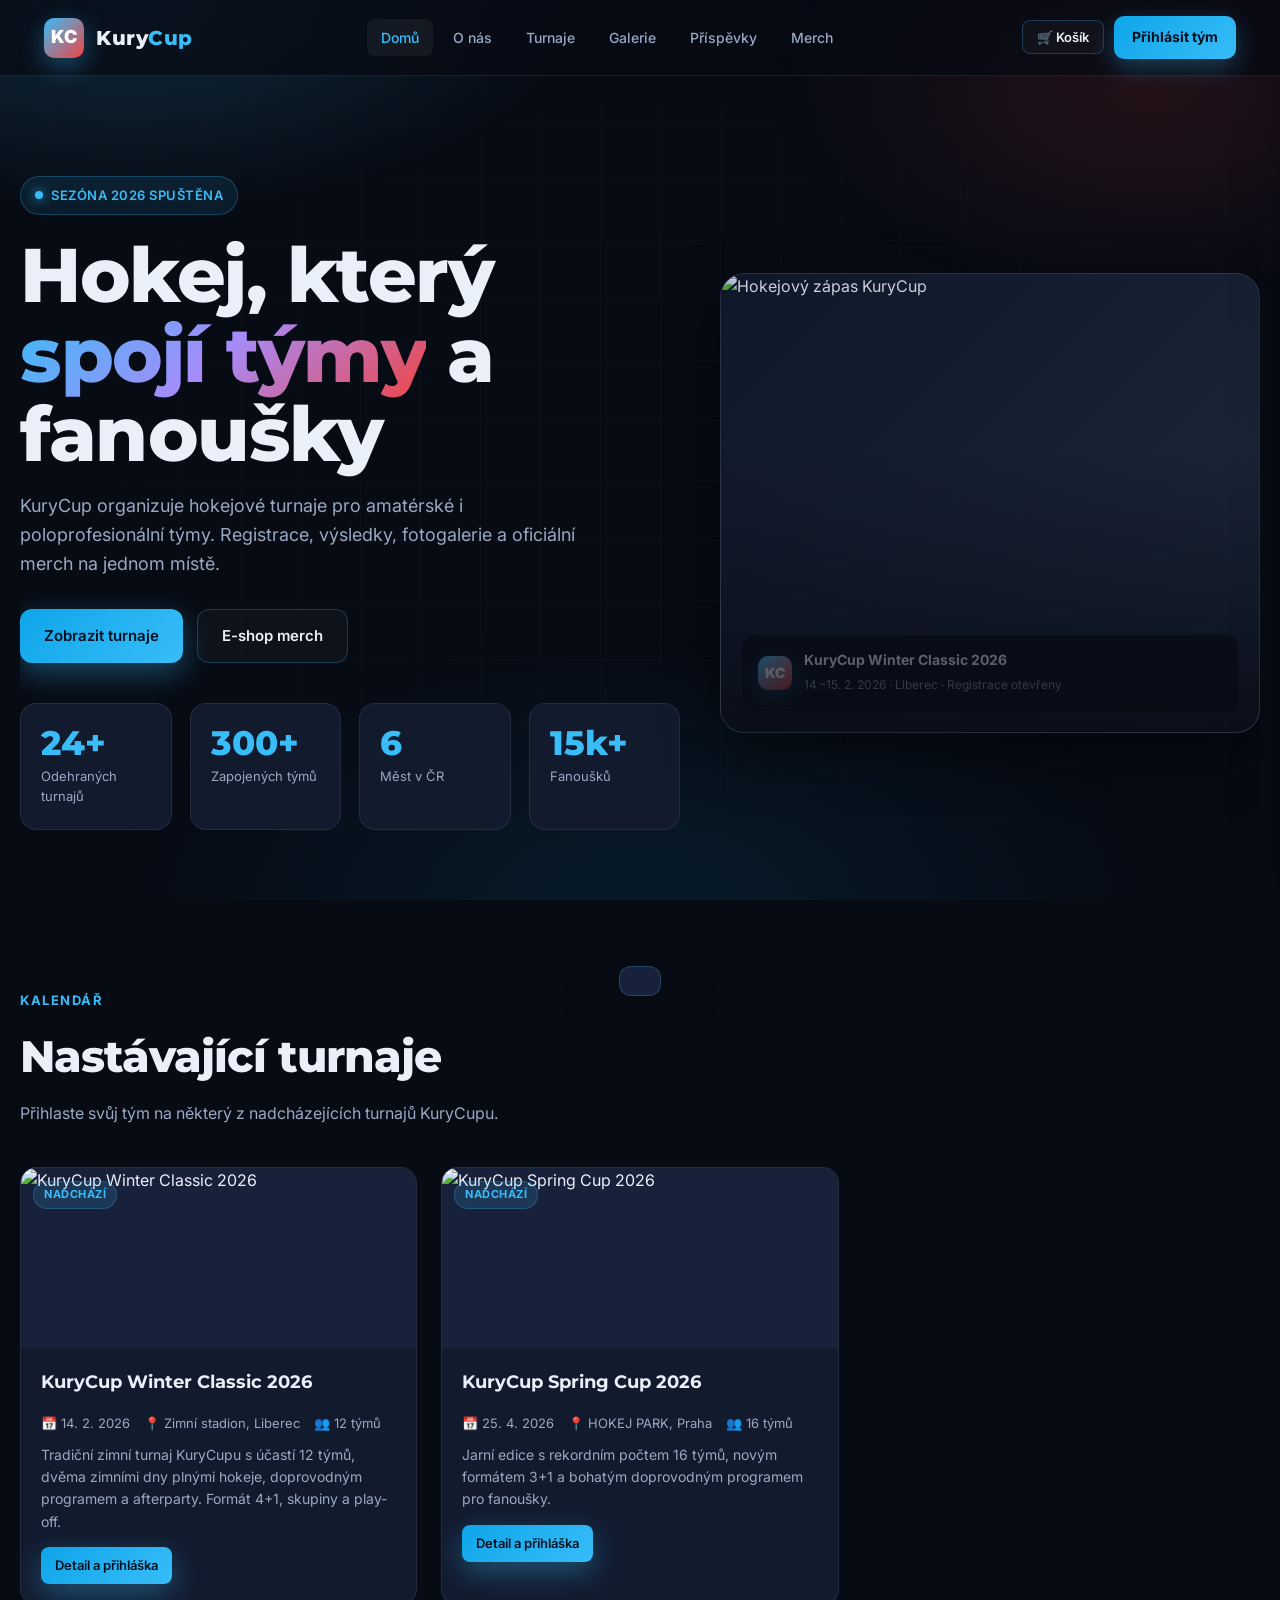
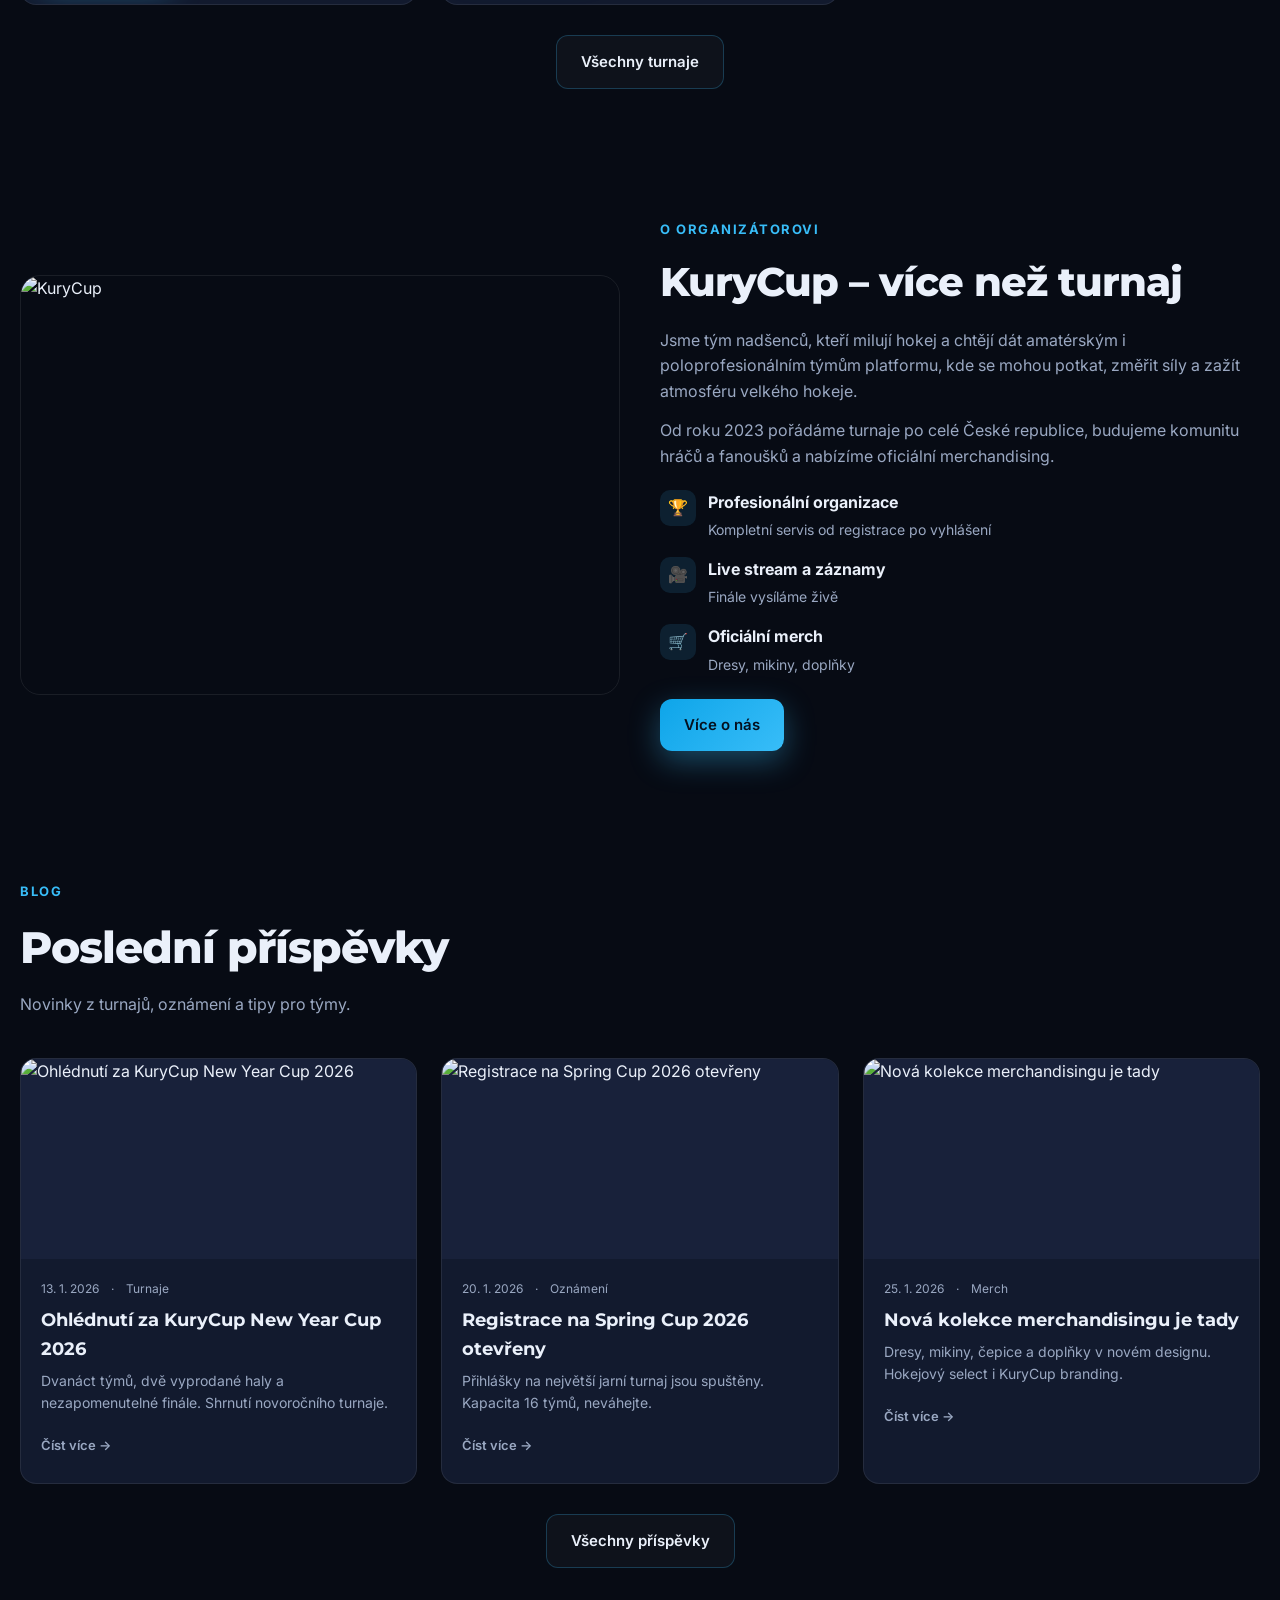
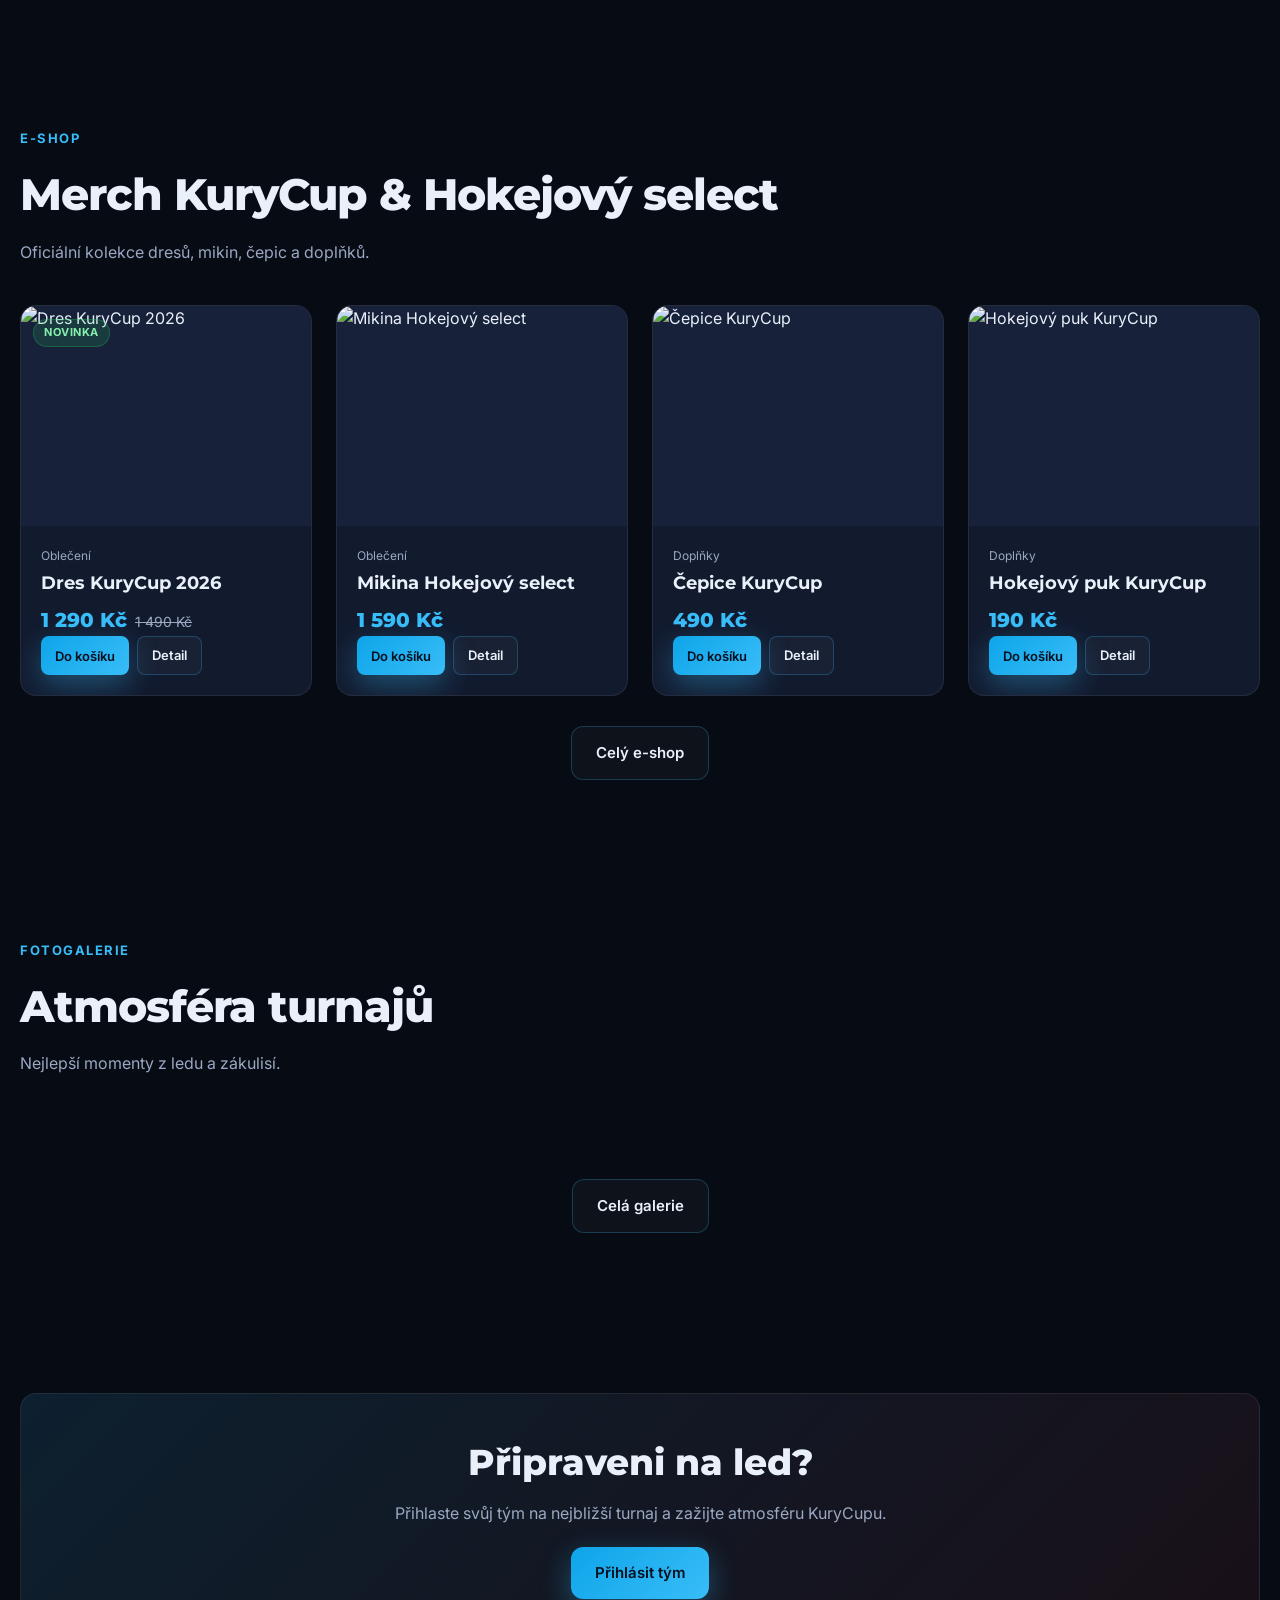
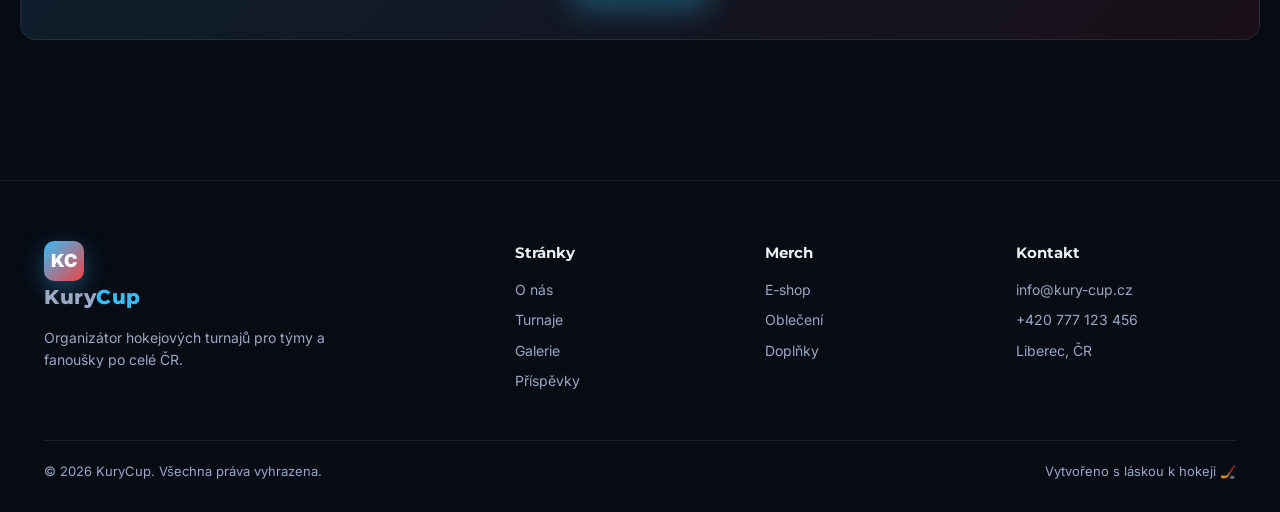
==== index.html @ 6203ec34 "Add files via upload" ====
<!DOCTYPE html>
<html lang="cs">
<head>
<meta charset="UTF-8">
<meta name="viewport" content="width=device-width, initial-scale=1.0">
<title>KuryCup – Hokejové turnaje a merch</title>
<meta name="description" content="KuryCup organizuje hokejové turnaje pro amatérské i poloprofesionální týmy. Přihlášky, výsledky, fotogalerie a merch.">
<link rel="preconnect" href="https://fonts.googleapis.com">
<link rel="preconnect" href="https://fonts.gstatic.com" crossorigin>
<link href="https://fonts.googleapis.com/css2?family=Inter:wght@300;400;500;600;700&family=Montserrat:wght@600;700;800;900&display=swap" rel="stylesheet">
<link rel="stylesheet" href="css/styles.css">
<script src="js/data.js"></script>
</head>
<body>
<div class="bg-glow"></div>
<div class="grid-overlay"></div>

<nav class="nav">
  <div class="nav-inner">
    <a href="index.html" class="logo">
      <div class="logo-mark">KC</div>
      <div class="logo-text">Kury<span>Cup</span></div>
    </a>
    <ul class="nav-links">
      <li><a href="index.html">Domů</a></li>
      <li><a href="o-nas.html">O nás</a></li>
      <li><a href="turnaje.html">Turnaje</a></li>
      <li><a href="galerie.html">Galerie</a></li>
      <li><a href="prispevky.html">Příspěvky</a></li>
      <li><a href="merch.html">Merch</a></li>
    </ul>
    <div style="display:flex;align-items:center;gap:10px">
      <button data-cart-open class="btn btn-outline btn-sm" style="position:relative">
        🛒 Košík <span data-cart-count style="display:none;background:var(--accent);color:#fff;border-radius:999px;padding:1px 7px;font-size:11px;margin-left:4px"></span>
      </button>
      <a href="turnaje.html" class="nav-cta">Přihlásit tým</a>
    </div>
    <button class="hamburger" aria-label="Menu"><span></span><span></span><span></span></button>
  </div>
</nav>
<div class="mobile-menu">
  <a href="index.html">Domů</a>
  <a href="o-nas.html">O nás</a>
  <a href="turnaje.html">Turnaje</a>
  <a href="galerie.html">Galerie</a>
  <a href="prispevky.html">Příspěvky</a>
  <a href="merch.html">Merch</a>
</div>

<!-- HERO -->
<section class="hero container">
  <div class="hero-grid">
    <div>
      <div class="hero-eyebrow"><span class="dot"></span> Sezóna 2026 spuštěna</div>
      <h1>Hokej, který <span class="grad">spojí týmy</span> a fanoušky</h1>
      <p>KuryCup organizuje hokejové turnaje pro amatérské i poloprofesionální týmy. Registrace, výsledky, fotogalerie a oficiální merch na jednom místě.</p>
      <div class="hero-actions">
        <a href="turnaje.html" class="btn btn-primary">Zobrazit turnaje</a>
        <a href="merch.html" class="btn btn-outline">E-shop merch</a>
      </div>
      <div class="stats">
        <div class="stat reveal"><div class="stat-num">24+</div><div class="stat-label">Odehraných turnajů</div></div>
        <div class="stat reveal"><div class="stat-num">300+</div><div class="stat-label">Zapojených týmů</div></div>
        <div class="stat reveal"><div class="stat-num">6</div><div class="stat-label">Měst v ČR</div></div>
        <div class="stat reveal"><div class="stat-num">15k+</div><div class="stat-label">Fanoušků</div></div>
      </div>
    </div>
    <div class="hero-visual">
      <img src="https://images.unsplash.com/photo-1515703407324-5f753afd8be8?auto=format&fit=crop&w=900&q=80" alt="Hokejový zápas KuryCup">
      <div class="hero-badge">
        <div class="logo-mark" style="width:34px;height:34px;font-size:14px">KC</div>
        <div>
          <strong>KuryCup Winter Classic 2026</strong>
          <span>14.–15. 2. 2026 · Liberec · Registrace otevřeny</span>
        </div>
      </div>
    </div>
  </div>
</section>

<!-- UPCOMING -->
<section class="section container">
  <div class="section-title reveal">
    <div class="eyebrow">Kalendář</div>
    <h2>Nastávající turnaje</h2>
    <p>Přihlaste svůj tým na některý z nadcházejících turnajů KuryCupu.</p>
  </div>
  <div id="upcomingGrid" class="grid grid-3"></div>
  <div style="text-align:center;margin-top:30px">
    <a href="turnaje.html" class="btn btn-outline">Všechny turnaje</a>
  </div>
</section>

<!-- ABOUT STRIP -->
<section class="section-sm container">
  <div class="about-grid">
    <div class="about-img reveal">
      <img src="https://images.unsplash.com/photo-1547347298-4074fc3086f0?auto=format&fit=crop&w=900&q=80" alt="KuryCup">
    </div>
    <div class="reveal">
      <div class="eyebrow">O organizátorovi</div>
      <h2 style="font-family:'Montserrat',sans-serif;font-size:clamp(26px,3.5vw,40px);font-weight:800;letter-spacing:-1px;margin-bottom:14px">KuryCup – více než turnaj</h2>
      <p style="color:var(--muted);margin-bottom:14px">Jsme tým nadšenců, kteří milují hokej a chtějí dát amatérským i poloprofesionálním týmům platformu, kde se mohou potkat, změřit síly a zažít atmosféru velkého hokeje.</p>
      <p style="color:var(--muted);margin-bottom:18px">Od roku 2023 pořádáme turnaje po celé České republice, budujeme komunitu hráčů a fanoušků a nabízíme oficiální merchandising.</p>
      <ul class="feature-list">
        <li><div class="icon">🏆</div><div><strong>Profesionální organizace</strong><span style="color:var(--muted);font-size:14px">Kompletní servis od registrace po vyhlášení</span></div></li>
        <li><div class="icon">🎥</div><div><strong>Live stream a záznamy</strong><span style="color:var(--muted);font-size:14px">Finále vysíláme živě</span></div></li>
        <li><div class="icon">🛒</div><div><strong>Oficiální merch</strong><span style="color:var(--muted);font-size:14px">Dresy, mikiny, doplňky</span></div></li>
      </ul>
      <a href="o-nas.html" class="btn btn-primary" style="margin-top:22px">Více o nás</a>
    </div>
  </div>
</section>

<!-- POSTS -->
<section class="section container">
  <div class="section-title reveal">
    <div class="eyebrow">Blog</div>
    <h2>Poslední příspěvky</h2>
    <p>Novinky z turnajů, oznámení a tipy pro týmy.</p>
  </div>
  <div id="postsGrid" class="grid grid-3"></div>
  <div style="text-align:center;margin-top:30px">
    <a href="prispevky.html" class="btn btn-outline">Všechny příspěvky</a>
  </div>
</section>

<!-- MERCH -->
<section class="section container">
  <div class="section-title reveal">
    <div class="eyebrow">E-shop</div>
    <h2>Merch KuryCup & Hokejový select</h2>
    <p>Oficiální kolekce dresů, mikin, čepic a doplňků.</p>
  </div>
  <div id="merchGrid" class="grid grid-4"></div>
  <div style="text-align:center;margin-top:30px">
    <a href="merch.html" class="btn btn-outline">Celý e-shop</a>
  </div>
</section>

<!-- GALLERY -->
<section class="section container">
  <div class="section-title reveal">
    <div class="eyebrow">Fotogalerie</div>
    <h2>Atmosféra turnajů</h2>
    <p>Nejlepší momenty z ledu a zákulisí.</p>
  </div>
  <div class="gallery reveal" id="homeGallery"></div>
  <div style="text-align:center;margin-top:30px">
    <a href="galerie.html" class="btn btn-outline">Celá galerie</a>
  </div>
</section>

<!-- CTA -->
<section class="section container">
  <div class="card reveal" style="padding:40px;text-align:center;background:linear-gradient(135deg,rgba(56,189,248,.12),rgba(239,68,68,.08))">
    <h2 style="font-family:'Montserrat',sans-serif;font-size:clamp(24px,3vw,36px);font-weight:800;margin-bottom:10px">Připraveni na led?</h2>
    <p style="color:var(--muted);max-width:560px;margin:0 auto 20px">Přihlaste svůj tým na nejbližší turnaj a zažijte atmosféru KuryCupu.</p>
    <a href="turnaje.html" class="btn btn-primary">Přihlásit tým</a>
  </div>
</section>

<footer class="footer">
  <div class="container">
    <div class="footer-grid">
      <div>
        <a href="index.html" class="logo" style="margin-bottom:14px"><div class="logo-mark">KC</div><div class="logo-text">Kury<span>Cup</span></div></a>
        <p style="color:var(--muted);font-size:14px;max-width:320px">Organizátor hokejových turnajů pro týmy a fanoušky po celé ČR.</p>
      </div>
      <div>
        <h4>Stránky</h4>
        <a href="o-nas.html">O nás</a>
        <a href="turnaje.html">Turnaje</a>
        <a href="galerie.html">Galerie</a>
        <a href="prispevky.html">Příspěvky</a>
      </div>
      <div>
        <h4>Merch</h4>
        <a href="merch.html">E-shop</a>
        <a href="merch.html?cat=Oblečení">Oblečení</a>
        <a href="merch.html?cat=Doplňky">Doplňky</a>
      </div>
      <div>
        <h4>Kontakt</h4>
        <a href="mailto:info@kury-cup.cz">info@kury-cup.cz</a>
        <a href="#">+420 777 123 456</a>
        <a href="#">Liberec, ČR</a>
      </div>
    </div>
    <div class="footer-bottom">
      <span>© 2026 KuryCup. Všechna práva vyhrazena.</span>
      <span>Vytvořeno s láskou k hokeji 🏒</span>
    </div>
  </div>
</footer>

<div class="cart-overlay"></div>
<div class="cart-drawer">
  <div class="cart-head"><h3>Košík</h3><button data-cart-close>×</button></div>
  <div class="cart-items"></div>
  <div class="cart-foot">
    <div class="cart-total"><span>Celkem</span><span>0 Kč</span></div>
    <button class="btn btn-primary" style="width:100%" onclick="toast('Objednávka odeslána (demo)')">Pokračovat k pokladně</button>
  </div>
</div>
<div class="toast"></div>

<script>
  // render upcoming
  (function(){
    const upcoming = window.KC.tournaments.filter(t=>t.status==='upcoming').slice(0,3);
    const el = document.getElementById('upcomingGrid');
    el.innerHTML = upcoming.map(t=>`
      <div class="card tourn-card reveal">
        <div class="card-img"><img src="${t.img}" alt="${t.title}"><div style="position:absolute;top:12px;left:12px"><span class="badge badge-upcoming">Nadchází</span></div></div>
        <div class="card-body">
          <h3 class="card-title">${t.title}</h3>
          <div class="tourn-meta">
            <span>📅 ${t.dateLabel}</span>
            <span>📍 ${t.place}</span>
            <span>👥 ${t.teams} týmů</span>
          </div>
          <p class="card-text">${t.desc}</p>
          <a href="turnaj.html?id=${t.id}" class="btn btn-primary btn-sm" style="margin-top:14px">Detail a přihláška</a>
        </div>
      </div>
    `).join('');
  })();
  // render posts
  (function(){
    const posts = window.KC.posts.slice(0,3);
    const el = document.getElementById('postsGrid');
    el.innerHTML = posts.map(p=>`
      <div class="card post-card reveal">
        <div class="card-img"><img src="${p.img}" alt="${p.title}"></div>
        <div class="card-body">
          <div class="post-meta"><span>${p.dateLabel}</span><span>·</span><span>${p.category}</span></div>
          <h3 class="card-title">${p.title}</h3>
          <p class="card-text">${p.excerpt}</p>
          <a href="prispevek.html?id=${p.id}" class="btn btn-ghost btn-sm" style="margin-top:12px;padding-left:0">Číst více →</a>
        </div>
      </div>
    `).join('');
  })();
  // render gallery
  (function(){
    const el = document.getElementById('homeGallery');
    if(el) el.innerHTML = window.KC.gallery.slice(0,6).map(u=>`<div class="gallery-item" onclick="openLightbox('${u}')"><img src="${u}" alt=""><div class="overlay">Zvětšit</div></div>`).join('');
  })();
  // render merch
  (function(){
    const prods = window.KC.products.slice(0,4);
    const el = document.getElementById('merchGrid');
    el.innerHTML = prods.map(p=>`
      <div class="card product-card reveal">
        <div class="card-img"><img src="${p.img}" alt="${p.name}">${p.badge?'<div style="position:absolute;top:12px;left:12px"><span class="badge badge-new">Novinka</span></div>':''}</div>
        <div class="card-body" style="display:flex;flex-direction:column">
          <div style="color:var(--muted);font-size:12px;margin-bottom:4px">${p.cat}</div>
          <h3 class="card-title">${p.name}</h3>
          <div><span class="price">${p.price.toLocaleString('cs-CZ')} Kč</span>${p.oldPrice?`<span class="price-old">${p.oldPrice.toLocaleString('cs-CZ')} Kč</span>`:''}</div>
          <div class="product-actions">
            <button class="btn btn-primary btn-sm" onclick='addToCart(window.KC.products.find(x=>x.id==="${p.id}"))'>Do košíku</button>
            <a href="produkt.html?id=${p.id}" class="btn btn-outline btn-sm">Detail</a>
          </div>
        </div>
      </div>
    `).join('');
  })();
</script>
<script src="js/main.js"></script>
</body>
</html>
---- css/styles.css ----
/* KuryCup - modern hockey web */
:root{
  --bg:#070b14;
  --bg-2:#0d1322;
  --card:#121a2e;
  --card-2:#18213a;
  --text:#eaf0fa;
  --muted:#9aa8c2;
  --primary:#38bdf8;
  --primary-2:#0ea5e9;
  --accent:#ef4444;
  --gold:#f59e0b;
  --green:#22c55e;
  --border:rgba(255,255,255,.08);
  --border-2:rgba(56,189,248,.25);
  --shadow:0 20px 60px rgba(0,0,0,.45);
  --radius:16px;
  --radius-sm:10px;
  --max:1240px;
  --nav-h:76px;
}
*{box-sizing:border-box;margin:0;padding:0}
html{scroll-behavior:smooth}
body{
  font-family:'Inter',system-ui,-apple-system,Segoe UI,Roboto,Arial,sans-serif;
  background:var(--bg);
  color:var(--text);
  line-height:1.6;
  -webkit-font-smoothing:antialiased;
  overflow-x:hidden;
}
a{color:inherit;text-decoration:none}
img{max-width:100%;display:block}
button{font-family:inherit;cursor:pointer;border:none;background:none;color:inherit}
input,textarea,select{font-family:inherit}

/* background effects */
.bg-glow{
  position:fixed;inset:0;pointer-events:none;z-index:0;
  background:
    radial-gradient(60% 40% at 10% 0%, rgba(56,189,248,.18), transparent 60%),
    radial-gradient(50% 40% at 90% 10%, rgba(239,68,68,.12), transparent 60%),
    radial-gradient(70% 50% at 50% 100%, rgba(14,165,233,.10), transparent 60%);
}
.grid-overlay{
  position:fixed;inset:0;pointer-events:none;z-index:0;opacity:.04;
  background-image:linear-gradient(rgba(255,255,255,.6) 1px,transparent 1px),linear-gradient(90deg,rgba(255,255,255,.6) 1px,transparent 1px);
  background-size:60px 60px;
  mask-image:radial-gradient(ellipse at center,black 30%,transparent 75%);
}

/* nav */
.nav{
  position:sticky;top:0;z-index:50;
  height:var(--nav-h);
  backdrop-filter:blur(14px);
  background:rgba(7,11,20,.72);
  border-bottom:1px solid var(--border);
}
.nav-inner{
  max-width:var(--max);margin:0 auto;padding:0 24px;height:100%;
  display:flex;align-items:center;justify-content:space-between;gap:20px;
}
.logo{display:flex;align-items:center;gap:12px;font-weight:800;letter-spacing:.5px}
.logo-mark{
  width:40px;height:40px;border-radius:10px;
  background:linear-gradient(135deg,var(--primary),var(--accent));
  display:grid;place-items:center;font-weight:900;color:#fff;font-size:18px;
  box-shadow:0 8px 24px rgba(56,189,248,.35);
}
.logo-text{font-family:'Montserrat',sans-serif;font-size:20px}
.logo-text span{color:var(--primary)}
.nav-links{display:flex;align-items:center;gap:6px;list-style:none}
.nav-links a{
  padding:10px 14px;border-radius:8px;font-size:14px;font-weight:500;
  color:var(--muted);transition:.2s;
}
.nav-links a:hover,.nav-links a.active{color:var(--text);background:rgba(255,255,255,.05)}
.nav-links a.active{color:var(--primary)}
.nav-cta{
  padding:10px 18px;border-radius:10px;background:linear-gradient(135deg,var(--primary-2),var(--primary));
  color:#04101f;font-weight:700;font-size:14px;box-shadow:0 8px 24px rgba(56,189,248,.3);
  transition:.2s;
}
.nav-cta:hover{transform:translateY(-1px);box-shadow:0 12px 30px rgba(56,189,248,.45)}
.hamburger{display:none;flex-direction:column;gap:5px;padding:8px}
.hamburger span{width:24px;height:2px;background:var(--text);border-radius:2px;transition:.3s}
.hamburger.open span:nth-child(1){transform:rotate(45deg) translate(5px,5px)}
.hamburger.open span:nth-child(2){opacity:0}
.hamburger.open span:nth-child(3){transform:rotate(-45deg) translate(5px,-5px)}

.mobile-menu{
  display:none;position:fixed;top:var(--nav-h);left:0;right:0;bottom:0;
  background:rgba(7,11,20,.96);backdrop-filter:blur(20px);z-index:49;
  padding:24px;flex-direction:column;gap:8px;
}
.mobile-menu.open{display:flex}
.mobile-menu a{padding:14px 18px;border-radius:10px;font-size:16px;font-weight:500;color:var(--muted)}
.mobile-menu a:hover,.mobile-menu a.active{color:var(--text);background:rgba(255,255,255,.05)}

/* container */
.container{max-width:var(--max);margin:0 auto;padding:0 24px;position:relative;z-index:1}
.section{padding:80px 0}
.section-sm{padding:50px 0}

/* hero */
.hero{
  position:relative;padding:100px 0 80px;overflow:hidden;
}
.hero-grid{display:grid;grid-template-columns:1.1fr .9fr;gap:40px;align-items:center}
.hero-eyebrow{
  display:inline-flex;align-items:center;gap:8px;padding:8px 14px;border-radius:999px;
  background:rgba(56,189,248,.1);border:1px solid var(--border-2);
  color:var(--primary);font-size:13px;font-weight:600;letter-spacing:.5px;text-transform:uppercase;
}
.hero-eyebrow .dot{width:8px;height:8px;border-radius:50%;background:var(--primary);box-shadow:0 0 12px var(--primary);animation:pulse 1.6s infinite}
@keyframes pulse{0%,100%{opacity:1;transform:scale(1)}50%{opacity:.5;transform:scale(1.3)}}
.hero h1{
  font-family:'Montserrat',sans-serif;font-size:clamp(40px,6vw,76px);line-height:1.05;
  margin:20px 0 18px;font-weight:800;letter-spacing:-1.5px;
}
.hero h1 .grad{
  background:linear-gradient(135deg,var(--primary),#a78bfa,var(--accent));
  -webkit-background-clip:text;background-clip:text;color:transparent;
}
.hero p{color:var(--muted);font-size:18px;max-width:560px;margin-bottom:30px}
.hero-actions{display:flex;gap:14px;flex-wrap:wrap}
.btn{
  display:inline-flex;align-items:center;gap:8px;padding:14px 24px;border-radius:12px;
  font-weight:600;font-size:15px;transition:.25s;cursor:pointer;
}
.btn-primary{background:linear-gradient(135deg,var(--primary-2),var(--primary));color:#04101f;box-shadow:0 10px 30px rgba(56,189,248,.35)}
.btn-primary:hover{transform:translateY(-2px);box-shadow:0 16px 40px rgba(56,189,248,.5)}
.btn-outline{border:1px solid var(--border-2);color:var(--text);background:rgba(255,255,255,.03)}
.btn-outline:hover{background:rgba(56,189,248,.08);border-color:var(--primary)}
.btn-ghost{color:var(--muted)}
.btn-ghost:hover{color:var(--primary)}
.btn-sm{padding:8px 14px;font-size:13px;border-radius:8px}
.btn-danger{background:var(--accent);color:#fff}

.hero-visual{
  position:relative;height:460px;border-radius:24px;overflow:hidden;
  background:linear-gradient(135deg,#0f172a,#1e293b);
  border:1px solid var(--border);
  box-shadow:var(--shadow);
}
.hero-visual img{width:100%;height:100%;object-fit:cover;opacity:.85}
.hero-visual::after{
  content:'';position:absolute;inset:0;
  background:linear-gradient(180deg,transparent 40%,rgba(7,11,20,.85));
}
.hero-badge{
  position:absolute;bottom:20px;left:20px;right:20px;
  background:rgba(7,11,20,.7);backdrop-filter:blur(10px);border:1px solid var(--border);
  border-radius:14px;padding:14px 16px;display:flex;align-items:center;gap:12px;
}
.hero-badge strong{font-size:14px;display:block}
.hero-badge span{font-size:12px;color:var(--muted)}

/* stats */
.stats{display:grid;grid-template-columns:repeat(4,1fr);gap:18px;margin-top:40px}
.stat{
  background:var(--card);border:1px solid var(--border);border-radius:var(--radius);
  padding:22px 20px;transition:.25s;
}
.stat:hover{border-color:var(--border-2);transform:translateY(-3px)}
.stat-num{font-family:'Montserrat',sans-serif;font-size:34px;font-weight:800;color:var(--primary);line-height:1}
.stat-label{color:var(--muted);font-size:13px;margin-top:6px}

/* sections */
.section-title{margin-bottom:40px}
.eyebrow{
  color:var(--primary);font-size:13px;font-weight:700;letter-spacing:1.5px;text-transform:uppercase;margin-bottom:10px;
}
.section-title h2{
  font-family:'Montserrat',sans-serif;font-size:clamp(28px,4vw,44px);font-weight:800;letter-spacing:-1px;
  margin-bottom:10px;
}
.section-title p{color:var(--muted);max-width:620px;font-size:16px}

/* cards */
.card{
  background:var(--card);border:1px solid var(--border);border-radius:var(--radius);
  overflow:hidden;transition:.25s;position:relative;
}
.card:hover{border-color:var(--border-2);transform:translateY(-4px);box-shadow:var(--shadow)}
.card-img{position:relative;height:200px;overflow:hidden;background:var(--card-2)}
.card-img img{width:100%;height:100%;object-fit:cover;transition:.4s}
.card:hover .card-img img{transform:scale(1.06)}
.card-body{padding:20px}
.card-title{font-family:'Montserrat',sans-serif;font-size:18px;font-weight:700;margin-bottom:6px}
.card-text{color:var(--muted);font-size:14px}
.badge{
  display:inline-flex;align-items:center;gap:6px;padding:4px 10px;border-radius:999px;
  font-size:11px;font-weight:700;letter-spacing:.5px;text-transform:uppercase;
}
.badge-upcoming{background:rgba(56,189,248,.15);color:var(--primary);border:1px solid var(--border-2)}
.badge-past{background:rgba(148,163,184,.12);color:var(--muted);border:1px solid var(--border)}
.badge-live{background:rgba(239,68,68,.15);color:#fca5a5;border:1px solid rgba(239,68,68,.3)}
.badge-new{background:rgba(34,197,94,.15);color:#86efac;border:1px solid rgba(34,197,94,.3)}

/* tabs */
.tabs{display:flex;gap:8px;margin-bottom:28px;flex-wrap:wrap}
.tab{
  padding:10px 18px;border-radius:10px;font-weight:600;font-size:14px;
  background:var(--card);border:1px solid var(--border);color:var(--muted);cursor:pointer;transition:.2s;
}
.tab.active{background:var(--primary);color:#04101f;border-color:var(--primary)}
.tab:hover:not(.active){border-color:var(--border-2);color:var(--text)}

/* grid */
.grid{display:grid;gap:24px}
.grid-2{grid-template-columns:repeat(2,1fr)}
.grid-3{grid-template-columns:repeat(3,1fr)}
.grid-4{grid-template-columns:repeat(4,1fr)}
@media(max-width:900px){.grid-3,.grid-4{grid-template-columns:repeat(2,1fr)}}
@media(max-width:600px){.grid-2,.grid-3,.grid-4{grid-template-columns:1fr}}

/* tournament card */
.tourn-card{display:flex;flex-direction:column}
.tourn-card .card-img{height:180px}
.tourn-meta{display:flex;gap:14px;flex-wrap:wrap;color:var(--muted);font-size:13px;margin:10px 0}
.tourn-meta span{display:inline-flex;align-items:center;gap:6px}
.tourn-card .card-body{flex:1;display:flex;flex-direction:column}
.tourn-card .card-body .btn{margin-top:auto;align-self:flex-start}

/* gallery */
.gallery{columns:3 280px;column-gap:16px}
.gallery-item{break-inside:avoid;margin-bottom:16px;border-radius:14px;overflow:hidden;position:relative;cursor:pointer}
.gallery-item img{width:100%;transition:.4s}
.gallery-item:hover img{transform:scale(1.05)}
.gallery-item .overlay{
  position:absolute;inset:0;background:linear-gradient(180deg,transparent 50%,rgba(0,0,0,.7));
  opacity:0;transition:.3s;display:flex;align-items:flex-end;padding:14px;color:#fff;font-weight:600;font-size:14px;
}
.gallery-item:hover .overlay{opacity:1}

/* lightbox */
.lightbox{
  position:fixed;inset:0;background:rgba(0,0,0,.92);z-index:100;
  display:none;align-items:center;justify-content:center;padding:20px;
}
.lightbox.open{display:flex}
.lightbox img{max-width:90vw;max-height:85vh;border-radius:12px}
.lightbox .close{position:absolute;top:20px;right:24px;font-size:32px;color:#fff;cursor:pointer}

/* blog */
.post-card .card-img{height:200px}
.post-meta{display:flex;gap:12px;color:var(--muted);font-size:12px;margin-bottom:8px}
.post-body{line-height:1.7;color:var(--muted)}
.post-body h1,.post-body h2,.post-body h3{color:var(--text);font-family:'Montserrat',sans-serif;margin:20px 0 10px}
.post-body p{margin-bottom:14px}
.post-body ul{padding-left:20px;margin-bottom:14px}

/* merch */
.product-card .card-img{height:220px;background:var(--card-2)}
.price{font-family:'Montserrat',sans-serif;font-size:20px;font-weight:800;color:var(--primary);margin:8px 0}
.price-old{color:var(--muted);text-decoration:line-through;font-size:14px;margin-left:8px}
.product-actions{display:flex;gap:8px;margin-top:auto}

/* cart */
.cart-drawer{
  position:fixed;top:0;right:-420px;width:400px;max-width:90vw;height:100vh;
  background:var(--bg-2);border-left:1px solid var(--border);z-index:80;
  transition:.35s;box-shadow:var(--shadow);display:flex;flex-direction:column;
}
.cart-drawer.open{right:0}
.cart-head{padding:20px;border-bottom:1px solid var(--border);display:flex;justify-content:space-between;align-items:center}
.cart-items{flex:1;overflow:auto;padding:16px}
.cart-item{display:flex;gap:12px;padding:12px 0;border-bottom:1px solid var(--border)}
.cart-item img{width:64px;height:64px;border-radius:8px;object-fit:cover;background:var(--card)}
.cart-item-info{flex:1}
.cart-item-info h4{font-size:14px;margin-bottom:4px}
.cart-item-info .price{font-size:15px;margin:0}
.cart-foot{padding:20px;border-top:1px solid var(--border)}
.cart-total{display:flex;justify-content:space-between;font-size:18px;font-weight:700;margin-bottom:14px}
.cart-overlay{position:fixed;inset:0;background:rgba(0,0,0,.5);z-index:79;display:none}
.cart-overlay.open{display:block}

/* forms */
.form{display:grid;gap:16px}
.form-row{display:grid;grid-template-columns:1fr 1fr;gap:16px}
@media(max-width:600px){.form-row{grid-template-columns:1fr}}
.field label{display:block;font-size:13px;color:var(--muted);margin-bottom:6px;font-weight:500}
.field input,.field textarea,.field select{
  width:100%;padding:12px 14px;border-radius:10px;
  background:var(--card);border:1px solid var(--border);color:var(--text);font-size:14px;
  transition:.2s;
}
.field input:focus,.field textarea:focus,.field select:focus{outline:none;border-color:var(--primary);box-shadow:0 0 0 3px rgba(56,189,248,.15)}
.field textarea{min-height:110px;resize:vertical}

/* modal */
.modal{
  position:fixed;inset:0;background:rgba(0,0,0,.7);backdrop-filter:blur(6px);
  z-index:90;display:none;align-items:center;justify-content:center;padding:20px;
}
.modal.open{display:flex}
.modal-box{
  background:var(--bg-2);border:1px solid var(--border);border-radius:20px;
  max-width:560px;width:100%;max-height:90vh;overflow:auto;padding:28px;
  box-shadow:var(--shadow);
}
.modal-head{display:flex;justify-content:space-between;align-items:center;margin-bottom:18px}
.modal-head h3{font-family:'Montserrat',sans-serif;font-size:22px;font-weight:700}
.modal-close{font-size:24px;color:var(--muted);cursor:pointer}

/* toast */
.toast{
  position:fixed;bottom:24px;left:50%;transform:translateX(-50%) translateY(120px);
  background:var(--card-2);border:1px solid var(--border-2);border-radius:12px;
  padding:14px 20px;z-index:200;transition:.35s;box-shadow:var(--shadow);font-weight:500;
}
.toast.show{transform:translateX(-50%) translateY(0)}

/* footer */
.footer{padding:60px 0 30px;border-top:1px solid var(--border);margin-top:60px;position:relative;z-index:1}
.footer-grid{display:grid;grid-template-columns:2fr 1fr 1fr 1fr;gap:30px}
@media(max-width:900px){.footer-grid{grid-template-columns:1fr 1fr}}
@media(max-width:600px){.footer-grid{grid-template-columns:1fr}}
.footer h4{font-family:'Montserrat',sans-serif;margin-bottom:14px;font-size:15px}
.footer a{display:block;color:var(--muted);font-size:14px;margin-bottom:8px;transition:.2s}
.footer a:hover{color:var(--primary)}
.footer-bottom{margin-top:40px;padding-top:20px;border-top:1px solid var(--border);color:var(--muted);font-size:13px;display:flex;justify-content:space-between;flex-wrap:wrap;gap:10px}

/* about */
.about-grid{display:grid;grid-template-columns:1fr 1fr;gap:40px;align-items:center}
@media(max-width:900px){.about-grid{grid-template-columns:1fr}}
.about-img{border-radius:20px;overflow:hidden;border:1px solid var(--border);height:420px}
.about-img img{width:100%;height:100%;object-fit:cover}
.feature-list{list-style:none;display:grid;gap:14px;margin-top:20px}
.feature-list li{display:flex;gap:12px;align-items:flex-start}
.feature-list .icon{width:36px;height:36px;border-radius:10px;background:rgba(56,189,248,.12);color:var(--primary);display:grid;place-items:center;font-weight:700;flex-shrink:0}
.feature-list strong{display:block;margin-bottom:2px}

/* reveal */
.reveal{opacity:0;transform:translateY(24px);transition:.7s ease}
.reveal.in{opacity:1;transform:none}

/* detail */
.detail-hero{padding:60px 0 40px}
.detail-grid{display:grid;grid-template-columns:1.4fr 1fr;gap:30px}
@media(max-width:900px){.detail-grid{grid-template-columns:1fr}}
.detail-card{background:var(--card);border:1px solid var(--border);border-radius:var(--radius);padding:24px}
.detail-list{list-style:none;display:grid;gap:10px}
.detail-list li{display:flex;justify-content:space-between;padding:10px 0;border-bottom:1px solid var(--border)}
.detail-list li span:first-child{color:var(--muted)}
.detail-list li span:last-child{font-weight:600}

/* misc */
.empty{color:var(--muted);text-align:center;padding:40px;font-size:15px}
.pill{display:inline-block;padding:6px 12px;border-radius:999px;background:var(--card);border:1px solid var(--border);font-size:13px;color:var(--muted);margin:4px}
.kpi-row{display:flex;gap:24px;flex-wrap:wrap;margin-top:16px}
.kpi{background:var(--card);border:1px solid var(--border);border-radius:12px;padding:14px 18px;flex:1;min-width:140px}
.kpi strong{display:block;font-size:22px;color:var(--primary);font-family:'Montserrat',sans-serif}
.kpi span{color:var(--muted);font-size:12px}

/* scrollbar */
::-webkit-scrollbar{width:10px;height:10px}
::-webkit-scrollbar-track{background:var(--bg)}
::-webkit-scrollbar-thumb{background:var(--card-2);border-radius:5px}
::-webkit-scrollbar-thumb:hover{background:var(--primary-2)}
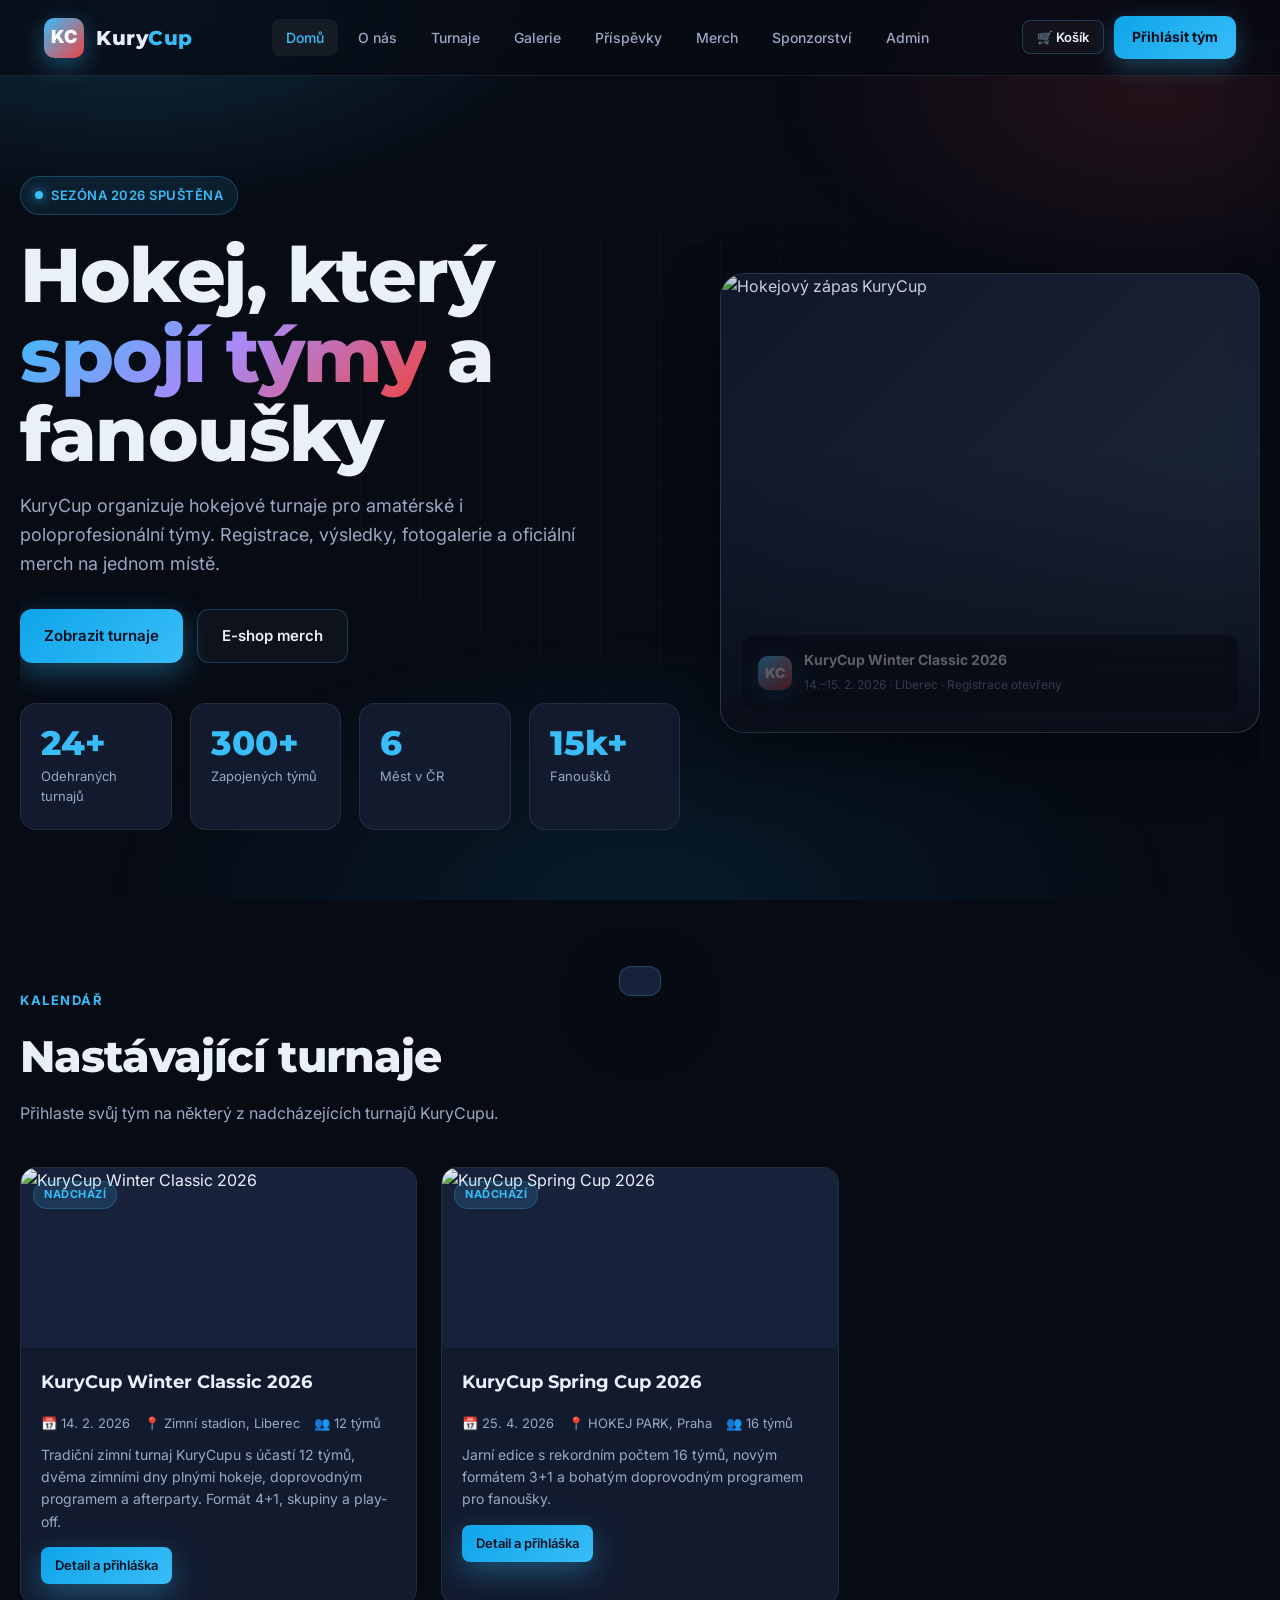
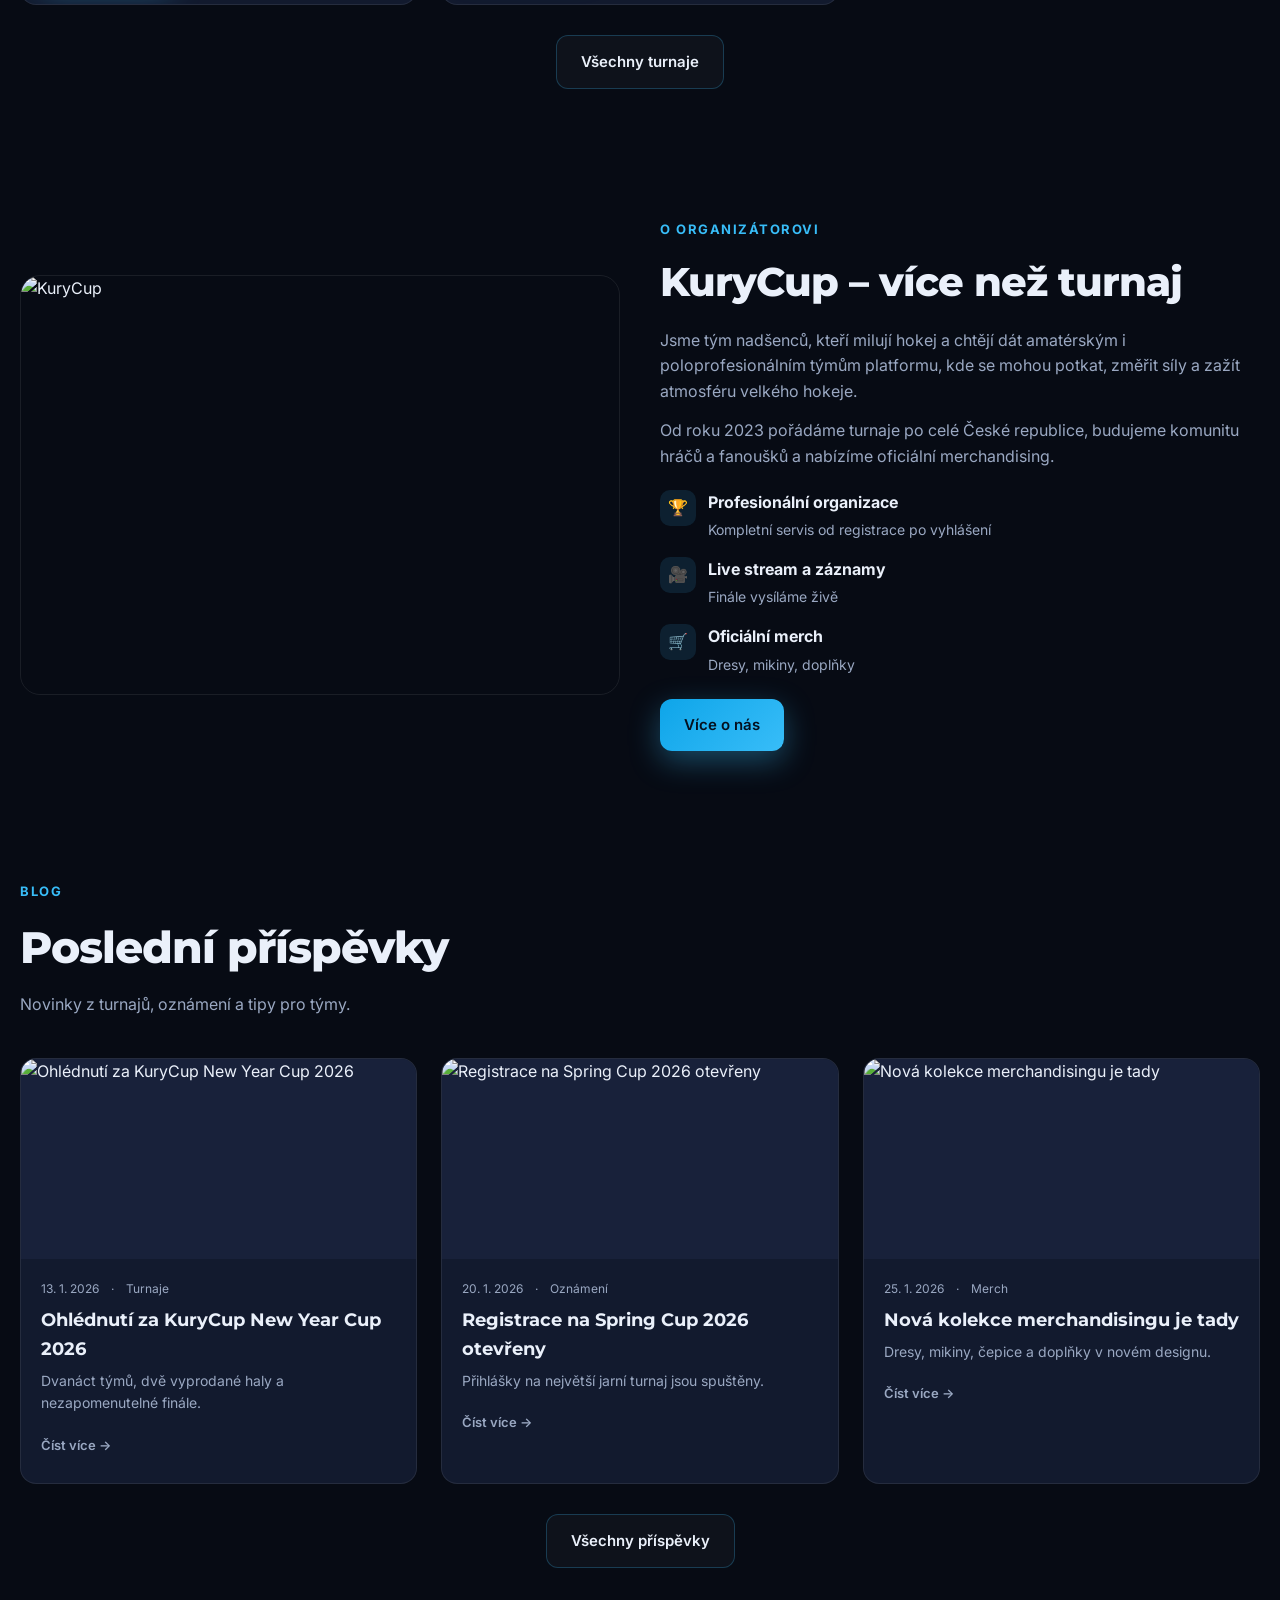
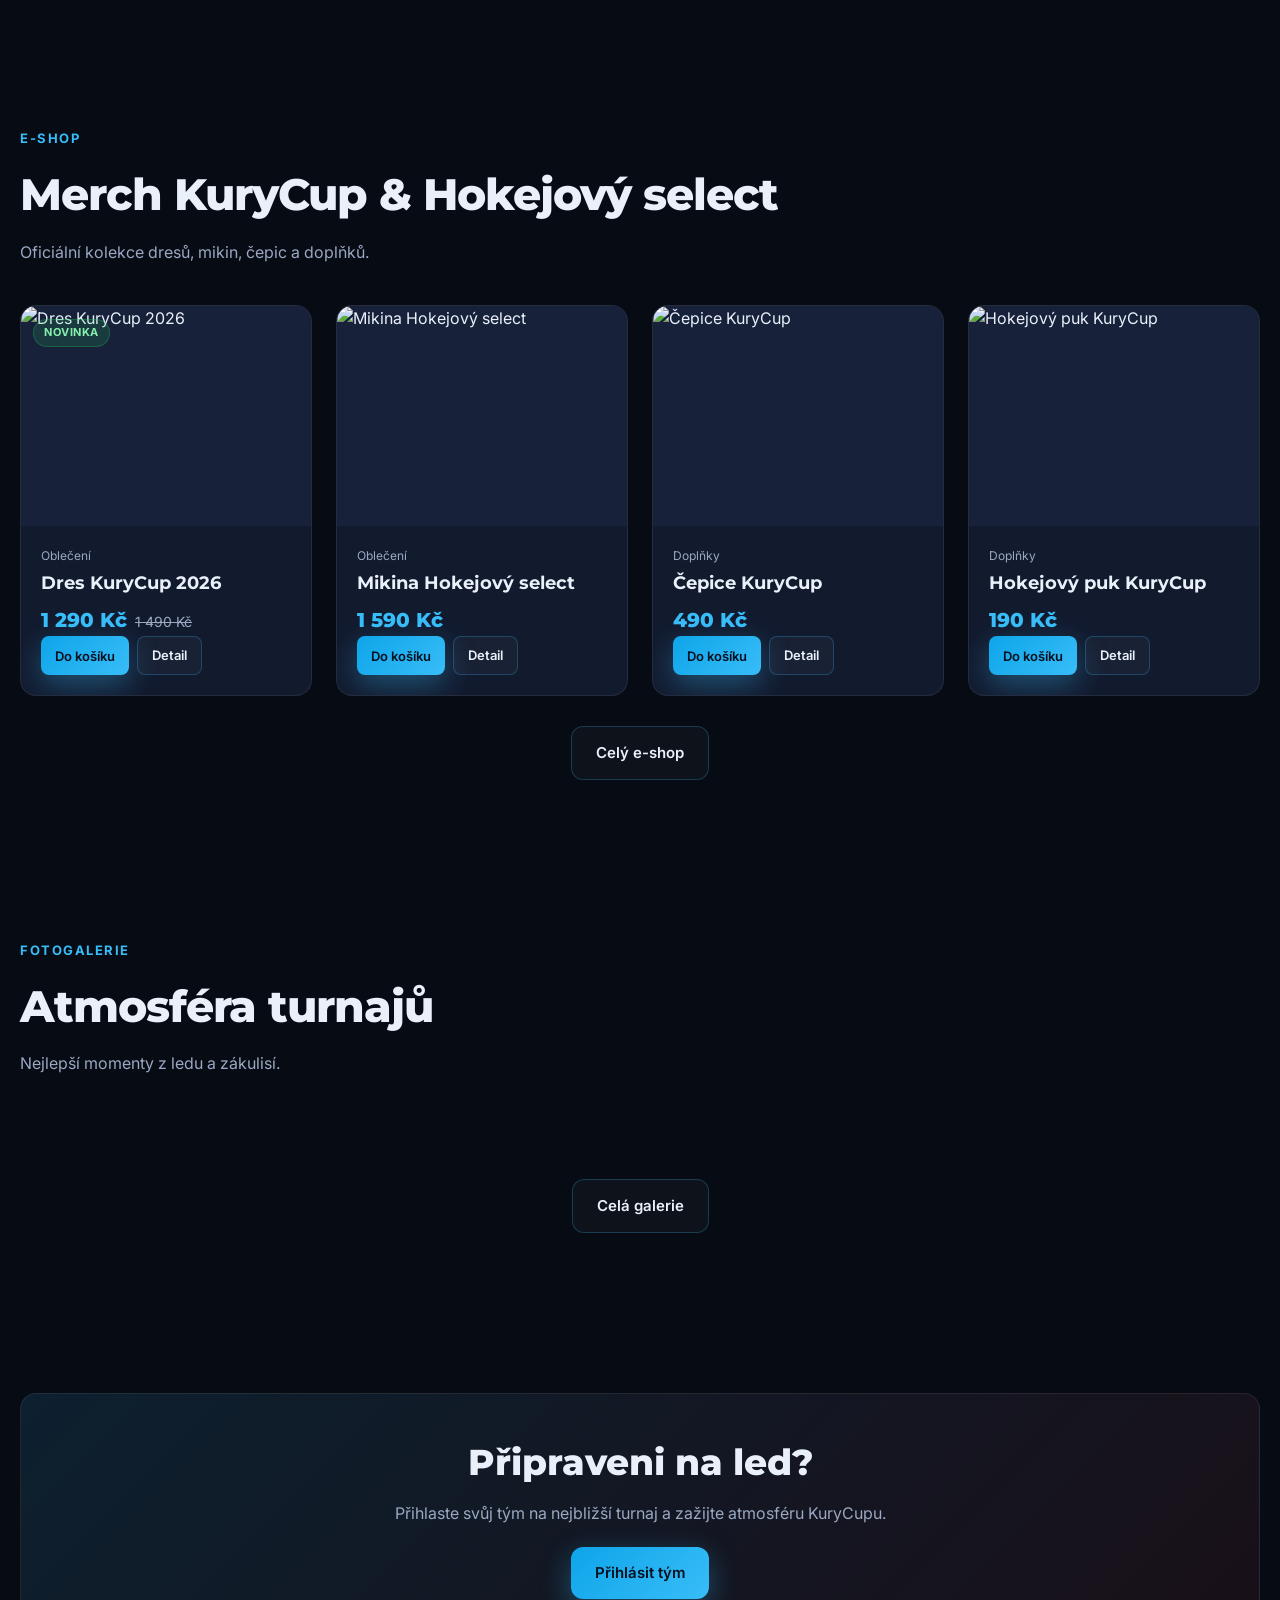
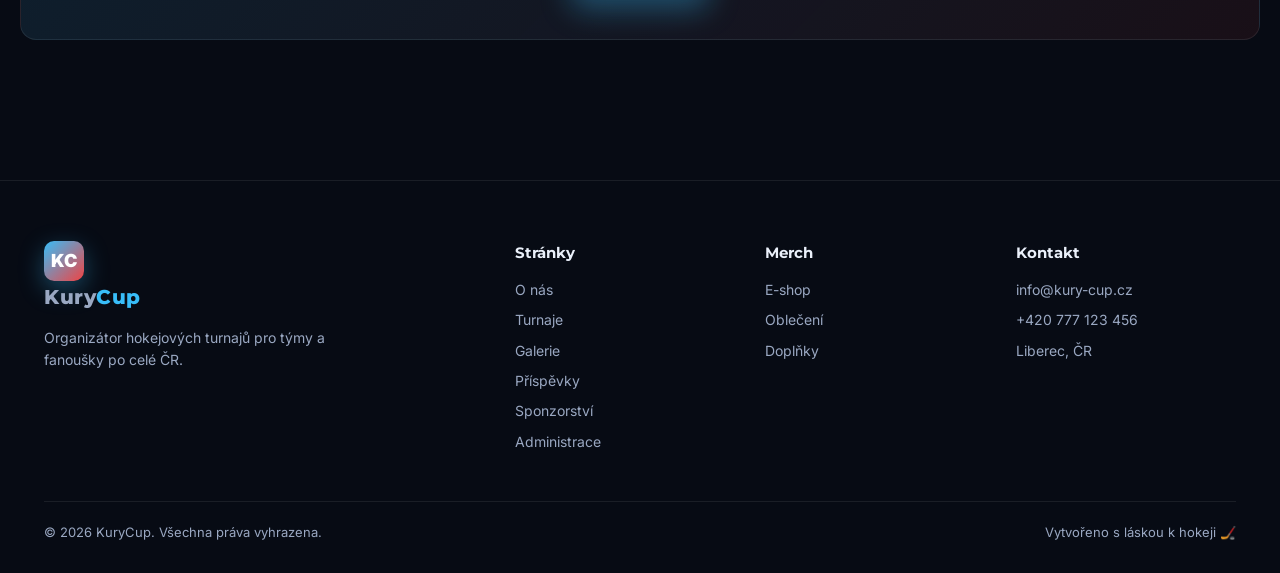
==== commit 0452a572: "Add files via upload" ====
--- a/index.html
+++ b/index.html
@@ -1,272 +1,272 @@
-<!DOCTYPE html>
-<html lang="cs">
-<head>
-<meta charset="UTF-8">
-<meta name="viewport" content="width=device-width, initial-scale=1.0">
-<title>KuryCup – Hokejové turnaje a merch</title>
-<meta name="description" content="KuryCup organizuje hokejové turnaje pro amatérské i poloprofesionální týmy. Přihlášky, výsledky, fotogalerie a merch.">
-<link rel="preconnect" href="https://fonts.googleapis.com">
-<link rel="preconnect" href="https://fonts.gstatic.com" crossorigin>
-<link href="https://fonts.googleapis.com/css2?family=Inter:wght@300;400;500;600;700&family=Montserrat:wght@600;700;800;900&display=swap" rel="stylesheet">
-<link rel="stylesheet" href="css/styles.css">
-<script src="js/data.js"></script>
-</head>
-<body>
-<div class="bg-glow"></div>
-<div class="grid-overlay"></div>
-
-<nav class="nav">
-  <div class="nav-inner">
-    <a href="index.html" class="logo">
-      <div class="logo-mark">KC</div>
-      <div class="logo-text">Kury<span>Cup</span></div>
-    </a>
-    <ul class="nav-links">
-      <li><a href="index.html">Domů</a></li>
-      <li><a href="o-nas.html">O nás</a></li>
-      <li><a href="turnaje.html">Turnaje</a></li>
-      <li><a href="galerie.html">Galerie</a></li>
-      <li><a href="prispevky.html">Příspěvky</a></li>
-      <li><a href="merch.html">Merch</a></li>
-    </ul>
-    <div style="display:flex;align-items:center;gap:10px">
-      <button data-cart-open class="btn btn-outline btn-sm" style="position:relative">
-        🛒 Košík <span data-cart-count style="display:none;background:var(--accent);color:#fff;border-radius:999px;padding:1px 7px;font-size:11px;margin-left:4px"></span>
-      </button>
-      <a href="turnaje.html" class="nav-cta">Přihlásit tým</a>
-    </div>
-    <button class="hamburger" aria-label="Menu"><span></span><span></span><span></span></button>
-  </div>
-</nav>
-<div class="mobile-menu">
-  <a href="index.html">Domů</a>
-  <a href="o-nas.html">O nás</a>
-  <a href="turnaje.html">Turnaje</a>
-  <a href="galerie.html">Galerie</a>
-  <a href="prispevky.html">Příspěvky</a>
-  <a href="merch.html">Merch</a>
-</div>
-
-<!-- HERO -->
-<section class="hero container">
-  <div class="hero-grid">
-    <div>
-      <div class="hero-eyebrow"><span class="dot"></span> Sezóna 2026 spuštěna</div>
-      <h1>Hokej, který <span class="grad">spojí týmy</span> a fanoušky</h1>
-      <p>KuryCup organizuje hokejové turnaje pro amatérské i poloprofesionální týmy. Registrace, výsledky, fotogalerie a oficiální merch na jednom místě.</p>
-      <div class="hero-actions">
-        <a href="turnaje.html" class="btn btn-primary">Zobrazit turnaje</a>
-        <a href="merch.html" class="btn btn-outline">E-shop merch</a>
-      </div>
-      <div class="stats">
-        <div class="stat reveal"><div class="stat-num">24+</div><div class="stat-label">Odehraných turnajů</div></div>
-        <div class="stat reveal"><div class="stat-num">300+</div><div class="stat-label">Zapojených týmů</div></div>
-        <div class="stat reveal"><div class="stat-num">6</div><div class="stat-label">Měst v ČR</div></div>
-        <div class="stat reveal"><div class="stat-num">15k+</div><div class="stat-label">Fanoušků</div></div>
-      </div>
-    </div>
-    <div class="hero-visual">
-      <img src="https://images.unsplash.com/photo-1515703407324-5f753afd8be8?auto=format&fit=crop&w=900&q=80" alt="Hokejový zápas KuryCup">
-      <div class="hero-badge">
-        <div class="logo-mark" style="width:34px;height:34px;font-size:14px">KC</div>
-        <div>
-          <strong>KuryCup Winter Classic 2026</strong>
-          <span>14.–15. 2. 2026 · Liberec · Registrace otevřeny</span>
-        </div>
-      </div>
-    </div>
-  </div>
-</section>
-
-<!-- UPCOMING -->
-<section class="section container">
-  <div class="section-title reveal">
-    <div class="eyebrow">Kalendář</div>
-    <h2>Nastávající turnaje</h2>
-    <p>Přihlaste svůj tým na některý z nadcházejících turnajů KuryCupu.</p>
-  </div>
-  <div id="upcomingGrid" class="grid grid-3"></div>
-  <div style="text-align:center;margin-top:30px">
-    <a href="turnaje.html" class="btn btn-outline">Všechny turnaje</a>
-  </div>
-</section>
-
-<!-- ABOUT STRIP -->
-<section class="section-sm container">
-  <div class="about-grid">
-    <div class="about-img reveal">
-      <img src="https://images.unsplash.com/photo-1547347298-4074fc3086f0?auto=format&fit=crop&w=900&q=80" alt="KuryCup">
-    </div>
-    <div class="reveal">
-      <div class="eyebrow">O organizátorovi</div>
-      <h2 style="font-family:'Montserrat',sans-serif;font-size:clamp(26px,3.5vw,40px);font-weight:800;letter-spacing:-1px;margin-bottom:14px">KuryCup – více než turnaj</h2>
-      <p style="color:var(--muted);margin-bottom:14px">Jsme tým nadšenců, kteří milují hokej a chtějí dát amatérským i poloprofesionálním týmům platformu, kde se mohou potkat, změřit síly a zažít atmosféru velkého hokeje.</p>
-      <p style="color:var(--muted);margin-bottom:18px">Od roku 2023 pořádáme turnaje po celé České republice, budujeme komunitu hráčů a fanoušků a nabízíme oficiální merchandising.</p>
-      <ul class="feature-list">
-        <li><div class="icon">🏆</div><div><strong>Profesionální organizace</strong><span style="color:var(--muted);font-size:14px">Kompletní servis od registrace po vyhlášení</span></div></li>
-        <li><div class="icon">🎥</div><div><strong>Live stream a záznamy</strong><span style="color:var(--muted);font-size:14px">Finále vysíláme živě</span></div></li>
-        <li><div class="icon">🛒</div><div><strong>Oficiální merch</strong><span style="color:var(--muted);font-size:14px">Dresy, mikiny, doplňky</span></div></li>
-      </ul>
-      <a href="o-nas.html" class="btn btn-primary" style="margin-top:22px">Více o nás</a>
-    </div>
-  </div>
-</section>
-
-<!-- POSTS -->
-<section class="section container">
-  <div class="section-title reveal">
-    <div class="eyebrow">Blog</div>
-    <h2>Poslední příspěvky</h2>
-    <p>Novinky z turnajů, oznámení a tipy pro týmy.</p>
-  </div>
-  <div id="postsGrid" class="grid grid-3"></div>
-  <div style="text-align:center;margin-top:30px">
-    <a href="prispevky.html" class="btn btn-outline">Všechny příspěvky</a>
-  </div>
-</section>
-
-<!-- MERCH -->
-<section class="section container">
-  <div class="section-title reveal">
-    <div class="eyebrow">E-shop</div>
-    <h2>Merch KuryCup & Hokejový select</h2>
-    <p>Oficiální kolekce dresů, mikin, čepic a doplňků.</p>
-  </div>
-  <div id="merchGrid" class="grid grid-4"></div>
-  <div style="text-align:center;margin-top:30px">
-    <a href="merch.html" class="btn btn-outline">Celý e-shop</a>
-  </div>
-</section>
-
-<!-- GALLERY -->
-<section class="section container">
-  <div class="section-title reveal">
-    <div class="eyebrow">Fotogalerie</div>
-    <h2>Atmosféra turnajů</h2>
-    <p>Nejlepší momenty z ledu a zákulisí.</p>
-  </div>
-  <div class="gallery reveal" id="homeGallery"></div>
-  <div style="text-align:center;margin-top:30px">
-    <a href="galerie.html" class="btn btn-outline">Celá galerie</a>
-  </div>
-</section>
-
-<!-- CTA -->
-<section class="section container">
-  <div class="card reveal" style="padding:40px;text-align:center;background:linear-gradient(135deg,rgba(56,189,248,.12),rgba(239,68,68,.08))">
-    <h2 style="font-family:'Montserrat',sans-serif;font-size:clamp(24px,3vw,36px);font-weight:800;margin-bottom:10px">Připraveni na led?</h2>
-    <p style="color:var(--muted);max-width:560px;margin:0 auto 20px">Přihlaste svůj tým na nejbližší turnaj a zažijte atmosféru KuryCupu.</p>
-    <a href="turnaje.html" class="btn btn-primary">Přihlásit tým</a>
-  </div>
-</section>
-
-<footer class="footer">
-  <div class="container">
-    <div class="footer-grid">
-      <div>
-        <a href="index.html" class="logo" style="margin-bottom:14px"><div class="logo-mark">KC</div><div class="logo-text">Kury<span>Cup</span></div></a>
-        <p style="color:var(--muted);font-size:14px;max-width:320px">Organizátor hokejových turnajů pro týmy a fanoušky po celé ČR.</p>
-      </div>
-      <div>
-        <h4>Stránky</h4>
-        <a href="o-nas.html">O nás</a>
-        <a href="turnaje.html">Turnaje</a>
-        <a href="galerie.html">Galerie</a>
-        <a href="prispevky.html">Příspěvky</a>
-      </div>
-      <div>
-        <h4>Merch</h4>
-        <a href="merch.html">E-shop</a>
-        <a href="merch.html?cat=Oblečení">Oblečení</a>
-        <a href="merch.html?cat=Doplňky">Doplňky</a>
-      </div>
-      <div>
-        <h4>Kontakt</h4>
-        <a href="mailto:info@kury-cup.cz">info@kury-cup.cz</a>
-        <a href="#">+420 777 123 456</a>
-        <a href="#">Liberec, ČR</a>
-      </div>
-    </div>
-    <div class="footer-bottom">
-      <span>© 2026 KuryCup. Všechna práva vyhrazena.</span>
-      <span>Vytvořeno s láskou k hokeji 🏒</span>
-    </div>
-  </div>
-</footer>
-
-<div class="cart-overlay"></div>
-<div class="cart-drawer">
-  <div class="cart-head"><h3>Košík</h3><button data-cart-close>×</button></div>
-  <div class="cart-items"></div>
-  <div class="cart-foot">
-    <div class="cart-total"><span>Celkem</span><span>0 Kč</span></div>
-    <button class="btn btn-primary" style="width:100%" onclick="toast('Objednávka odeslána (demo)')">Pokračovat k pokladně</button>
-  </div>
-</div>
-<div class="toast"></div>
-
-<script>
-  // render upcoming
-  (function(){
-    const upcoming = window.KC.tournaments.filter(t=>t.status==='upcoming').slice(0,3);
-    const el = document.getElementById('upcomingGrid');
-    el.innerHTML = upcoming.map(t=>`
-      <div class="card tourn-card reveal">
-        <div class="card-img"><img src="${t.img}" alt="${t.title}"><div style="position:absolute;top:12px;left:12px"><span class="badge badge-upcoming">Nadchází</span></div></div>
-        <div class="card-body">
-          <h3 class="card-title">${t.title}</h3>
-          <div class="tourn-meta">
-            <span>📅 ${t.dateLabel}</span>
-            <span>📍 ${t.place}</span>
-            <span>👥 ${t.teams} týmů</span>
-          </div>
-          <p class="card-text">${t.desc}</p>
-          <a href="turnaj.html?id=${t.id}" class="btn btn-primary btn-sm" style="margin-top:14px">Detail a přihláška</a>
-        </div>
-      </div>
-    `).join('');
-  })();
-  // render posts
-  (function(){
-    const posts = window.KC.posts.slice(0,3);
-    const el = document.getElementById('postsGrid');
-    el.innerHTML = posts.map(p=>`
-      <div class="card post-card reveal">
-        <div class="card-img"><img src="${p.img}" alt="${p.title}"></div>
-        <div class="card-body">
-          <div class="post-meta"><span>${p.dateLabel}</span><span>·</span><span>${p.category}</span></div>
-          <h3 class="card-title">${p.title}</h3>
-          <p class="card-text">${p.excerpt}</p>
-          <a href="prispevek.html?id=${p.id}" class="btn btn-ghost btn-sm" style="margin-top:12px;padding-left:0">Číst více →</a>
-        </div>
-      </div>
-    `).join('');
-  })();
-  // render gallery
-  (function(){
-    const el = document.getElementById('homeGallery');
-    if(el) el.innerHTML = window.KC.gallery.slice(0,6).map(u=>`<div class="gallery-item" onclick="openLightbox('${u}')"><img src="${u}" alt=""><div class="overlay">Zvětšit</div></div>`).join('');
-  })();
-  // render merch
-  (function(){
-    const prods = window.KC.products.slice(0,4);
-    const el = document.getElementById('merchGrid');
-    el.innerHTML = prods.map(p=>`
-      <div class="card product-card reveal">
-        <div class="card-img"><img src="${p.img}" alt="${p.name}">${p.badge?'<div style="position:absolute;top:12px;left:12px"><span class="badge badge-new">Novinka</span></div>':''}</div>
-        <div class="card-body" style="display:flex;flex-direction:column">
-          <div style="color:var(--muted);font-size:12px;margin-bottom:4px">${p.cat}</div>
-          <h3 class="card-title">${p.name}</h3>
-          <div><span class="price">${p.price.toLocaleString('cs-CZ')} Kč</span>${p.oldPrice?`<span class="price-old">${p.oldPrice.toLocaleString('cs-CZ')} Kč</span>`:''}</div>
-          <div class="product-actions">
-            <button class="btn btn-primary btn-sm" onclick='addToCart(window.KC.products.find(x=>x.id==="${p.id}"))'>Do košíku</button>
-            <a href="produkt.html?id=${p.id}" class="btn btn-outline btn-sm">Detail</a>
-          </div>
-        </div>
-      </div>
-    `).join('');
-  })();
-</script>
-<script src="js/main.js"></script>
-</body>
-</html>
+<!DOCTYPE html>
+<html lang="cs">
+<head>
+<meta charset="UTF-8">
+<meta name="viewport" content="width=device-width, initial-scale=1.0">
+<title>KuryCup – Hokejové turnaje a merch</title>
+<meta name="description" content="KuryCup organizuje hokejové turnaje pro amatérské i poloprofesionální týmy. Přihlášky, výsledky, fotogalerie a merch.">
+<link rel="preconnect" href="https://fonts.googleapis.com">
+<link rel="preconnect" href="https://fonts.gstatic.com" crossorigin>
+<link href="https://fonts.googleapis.com/css2?family=Inter:wght@300;400;500;600;700&family=Montserrat:wght@600;700;800;900&display=swap" rel="stylesheet">
+<link rel="stylesheet" href="css/styles.css">
+<script src="js/data.js"></script>
+</head>
+<body>
+<div class="bg-glow"></div>
+<div class="grid-overlay"></div>
+
+<nav class="nav">
+  <div class="nav-inner">
+    <a href="index.html" class="logo">
+      <div class="logo-mark">KC</div>
+      <div class="logo-text">Kury<span>Cup</span></div>
+    </a>
+    <ul class="nav-links">
+      <li><a href="index.html">Domů</a></li>
+      <li><a href="o-nas.html">O nás</a></li>
+      <li><a href="turnaje.html">Turnaje</a></li>
+      <li><a href="galerie.html">Galerie</a></li>
+      <li><a href="prispevky.html">Příspěvky</a></li>
+      <li><a href="merch.html">Merch</a></li>
+      <li><a href="sponzorstvi.html">Sponzorství</a></li>
+      <li><a href="admin.html">Admin</a></li>
+    </ul>
+    <div style="display:flex;align-items:center;gap:10px">
+      <button data-cart-open class="btn btn-outline btn-sm" style="position:relative">
+        🛒 Košík <span data-cart-count style="display:none;background:var(--accent);color:#fff;border-radius:999px;padding:1px 7px;font-size:11px;margin-left:4px"></span>
+      </button>
+      <a href="turnaje.html" class="nav-cta">Přihlásit tým</a>
+    </div>
+    <button class="hamburger" aria-label="Menu"><span></span><span></span><span></span></button>
+  </div>
+</nav>
+<div class="mobile-menu">
+  <a href="index.html">Domů</a><a href="o-nas.html">O nás</a><a href="turnaje.html">Turnaje</a><a href="galerie.html">Galerie</a><a href="prispevky.html">Příspěvky</a><a href="merch.html">Merch</a><a href="sponzorstvi.html">Sponzorství</a><a href="admin.html">Admin</a>
+</div>
+
+<!-- HERO -->
+<section class="hero container">
+  <div class="hero-grid">
+    <div>
+      <div class="hero-eyebrow"><span class="dot"></span> Sezóna 2026 spuštěna</div>
+      <h1>Hokej, který <span class="grad">spojí týmy</span> a fanoušky</h1>
+      <p>KuryCup organizuje hokejové turnaje pro amatérské i poloprofesionální týmy. Registrace, výsledky, fotogalerie a oficiální merch na jednom místě.</p>
+      <div class="hero-actions">
+        <a href="turnaje.html" class="btn btn-primary">Zobrazit turnaje</a>
+        <a href="merch.html" class="btn btn-outline">E-shop merch</a>
+      </div>
+      <div class="stats">
+        <div class="stat reveal"><div class="stat-num">24+</div><div class="stat-label">Odehraných turnajů</div></div>
+        <div class="stat reveal"><div class="stat-num">300+</div><div class="stat-label">Zapojených týmů</div></div>
+        <div class="stat reveal"><div class="stat-num">6</div><div class="stat-label">Měst v ČR</div></div>
+        <div class="stat reveal"><div class="stat-num">15k+</div><div class="stat-label">Fanoušků</div></div>
+      </div>
+    </div>
+    <div class="hero-visual">
+      <img src="https://images.unsplash.com/photo-1515703407324-5f753afd8be8?auto=format&fit=crop&w=900&q=80" alt="Hokejový zápas KuryCup">
+      <div class="hero-badge">
+        <div class="logo-mark" style="width:34px;height:34px;font-size:14px">KC</div>
+        <div>
+          <strong>KuryCup Winter Classic 2026</strong>
+          <span>14.–15. 2. 2026 · Liberec · Registrace otevřeny</span>
+        </div>
+      </div>
+    </div>
+  </div>
+</section>
+
+<!-- UPCOMING -->
+<section class="section container">
+  <div class="section-title reveal">
+    <div class="eyebrow">Kalendář</div>
+    <h2>Nastávající turnaje</h2>
+    <p>Přihlaste svůj tým na některý z nadcházejících turnajů KuryCupu.</p>
+  </div>
+  <div id="upcomingGrid" class="grid grid-3"></div>
+  <div style="text-align:center;margin-top:30px">
+    <a href="turnaje.html" class="btn btn-outline">Všechny turnaje</a>
+  </div>
+</section>
+
+<!-- ABOUT STRIP -->
+<section class="section-sm container">
+  <div class="about-grid">
+    <div class="about-img reveal">
+      <img src="https://images.unsplash.com/photo-1547347298-4074fc3086f0?auto=format&fit=crop&w=900&q=80" alt="KuryCup">
+    </div>
+    <div class="reveal">
+      <div class="eyebrow">O organizátorovi</div>
+      <h2 style="font-family:'Montserrat',sans-serif;font-size:clamp(26px,3.5vw,40px);font-weight:800;letter-spacing:-1px;margin-bottom:14px">KuryCup – více než turnaj</h2>
+      <p style="color:var(--muted);margin-bottom:14px">Jsme tým nadšenců, kteří milují hokej a chtějí dát amatérským i poloprofesionálním týmům platformu, kde se mohou potkat, změřit síly a zažít atmosféru velkého hokeje.</p>
+      <p style="color:var(--muted);margin-bottom:18px">Od roku 2023 pořádáme turnaje po celé České republice, budujeme komunitu hráčů a fanoušků a nabízíme oficiální merchandising.</p>
+      <ul class="feature-list">
+        <li><div class="icon">🏆</div><div><strong>Profesionální organizace</strong><span style="color:var(--muted);font-size:14px">Kompletní servis od registrace po vyhlášení</span></div></li>
+        <li><div class="icon">🎥</div><div><strong>Live stream a záznamy</strong><span style="color:var(--muted);font-size:14px">Finále vysíláme živě</span></div></li>
+        <li><div class="icon">🛒</div><div><strong>Oficiální merch</strong><span style="color:var(--muted);font-size:14px">Dresy, mikiny, doplňky</span></div></li>
+      </ul>
+      <a href="o-nas.html" class="btn btn-primary" style="margin-top:22px">Více o nás</a>
+    </div>
+  </div>
+</section>
+
+<!-- POSTS -->
+<section class="section container">
+  <div class="section-title reveal">
+    <div class="eyebrow">Blog</div>
+    <h2>Poslední příspěvky</h2>
+    <p>Novinky z turnajů, oznámení a tipy pro týmy.</p>
+  </div>
+  <div id="postsGrid" class="grid grid-3"></div>
+  <div style="text-align:center;margin-top:30px">
+    <a href="prispevky.html" class="btn btn-outline">Všechny příspěvky</a>
+  </div>
+</section>
+
+<!-- MERCH -->
+<section class="section container">
+  <div class="section-title reveal">
+    <div class="eyebrow">E-shop</div>
+    <h2>Merch KuryCup & Hokejový select</h2>
+    <p>Oficiální kolekce dresů, mikin, čepic a doplňků.</p>
+  </div>
+  <div id="merchGrid" class="grid grid-4"></div>
+  <div style="text-align:center;margin-top:30px">
+    <a href="merch.html" class="btn btn-outline">Celý e-shop</a>
+  </div>
+</section>
+
+<!-- GALLERY -->
+<section class="section container">
+  <div class="section-title reveal">
+    <div class="eyebrow">Fotogalerie</div>
+    <h2>Atmosféra turnajů</h2>
+    <p>Nejlepší momenty z ledu a zákulisí.</p>
+  </div>
+  <div class="gallery reveal" id="homeGallery"></div>
+  <div style="text-align:center;margin-top:30px">
+    <a href="galerie.html" class="btn btn-outline">Celá galerie</a>
+  </div>
+</section>
+
+<!-- CTA -->
+<section class="section container">
+  <div class="card reveal" style="padding:40px;text-align:center;background:linear-gradient(135deg,rgba(56,189,248,.12),rgba(239,68,68,.08))">
+    <h2 style="font-family:'Montserrat',sans-serif;font-size:clamp(24px,3vw,36px);font-weight:800;margin-bottom:10px">Připraveni na led?</h2>
+    <p style="color:var(--muted);max-width:560px;margin:0 auto 20px">Přihlaste svůj tým na nejbližší turnaj a zažijte atmosféru KuryCupu.</p>
+    <a href="turnaje.html" class="btn btn-primary">Přihlásit tým</a>
+  </div>
+</section>
+
+<footer class="footer">
+  <div class="container">
+    <div class="footer-grid">
+      <div>
+        <a href="index.html" class="logo" style="margin-bottom:14px"><div class="logo-mark">KC</div><div class="logo-text">Kury<span>Cup</span></div></a>
+        <p style="color:var(--muted);font-size:14px;max-width:320px">Organizátor hokejových turnajů pro týmy a fanoušky po celé ČR.</p>
+      </div>
+      <div>
+        <h4>Stránky</h4>
+        <a href="o-nas.html">O nás</a>
+        <a href="turnaje.html">Turnaje</a>
+        <a href="galerie.html">Galerie</a>
+        <a href="prispevky.html">Příspěvky</a>
+        <a href="sponzorstvi.html">Sponzorství</a>
+        <a href="admin.html">Administrace</a>
+      </div>
+      <div>
+        <h4>Merch</h4>
+        <a href="merch.html">E-shop</a>
+        <a href="merch.html?cat=Oblečení">Oblečení</a>
+        <a href="merch.html?cat=Doplňky">Doplňky</a>
+      </div>
+      <div>
+        <h4>Kontakt</h4>
+        <a href="mailto:info@kury-cup.cz">info@kury-cup.cz</a>
+        <a href="#">+420 777 123 456</a>
+        <a href="#">Liberec, ČR</a>
+      </div>
+    </div>
+    <div class="footer-bottom">
+      <span>© 2026 KuryCup. Všechna práva vyhrazena.</span>
+      <span>Vytvořeno s láskou k hokeji 🏒</span>
+    </div>
+  </div>
+</footer>
+
+<div class="cart-overlay"></div>
+<div class="cart-drawer">
+  <div class="cart-head"><h3>Košík</h3><button data-cart-close>×</button></div>
+  <div class="cart-items"></div>
+  <div class="cart-foot">
+    <div class="cart-total"><span>Celkem</span><span>0 Kč</span></div>
+    <button class="btn btn-primary" style="width:100%" onclick="checkout()">Pokračovat k pokladně</button>
+  </div>
+</div>
+<div class="toast"></div>
+
+<script>
+  // render upcoming
+  (function(){
+    const upcoming = window.KC.tournaments.filter(t=>t.status==='upcoming').slice(0,3);
+    const el = document.getElementById('upcomingGrid');
+    el.innerHTML = upcoming.map(t=>`
+      <div class="card tourn-card reveal">
+        <div class="card-img"><img src="${t.img}" alt="${t.title}"><div style="position:absolute;top:12px;left:12px"><span class="badge badge-upcoming">Nadchází</span></div></div>
+        <div class="card-body">
+          <h3 class="card-title">${t.title}</h3>
+          <div class="tourn-meta">
+            <span>📅 ${t.dateLabel}</span>
+            <span>📍 ${t.place}</span>
+            <span>👥 ${t.teams} týmů</span>
+          </div>
+          <p class="card-text">${t.desc}</p>
+          <a href="turnaj.html?id=${t.id}" class="btn btn-primary btn-sm" style="margin-top:14px">Detail a přihláška</a>
+        </div>
+      </div>
+    `).join('');
+  })();
+  // render posts
+  (function(){
+    const posts = window.KC.posts.slice(0,3);
+    const el = document.getElementById('postsGrid');
+    el.innerHTML = posts.map(p=>`
+      <div class="card post-card reveal">
+        <div class="card-img"><img src="${p.img}" alt="${p.title}"></div>
+        <div class="card-body">
+          <div class="post-meta"><span>${p.dateLabel}</span><span>·</span><span>${p.category}</span></div>
+          <h3 class="card-title">${p.title}</h3>
+          <p class="card-text">${p.excerpt}</p>
+          <a href="prispevek.html?id=${p.id}" class="btn btn-ghost btn-sm" style="margin-top:12px;padding-left:0">Číst více →</a>
+        </div>
+      </div>
+    `).join('');
+  })();
+  // render gallery
+  (function(){
+    const el = document.getElementById('homeGallery');
+    if(el) el.innerHTML = window.KC.gallery.slice(0,6).map(u=>`<div class="gallery-item" onclick="openLightbox('${u}')"><img src="${u}" alt=""><div class="overlay">Zvětšit</div></div>`).join('');
+  })();
+  // render merch
+  (function(){
+    const prods = window.KC.products.slice(0,4);
+    const el = document.getElementById('merchGrid');
+    el.innerHTML = prods.map(p=>`
+      <div class="card product-card reveal">
+        <div class="card-img"><img src="${p.img}" alt="${p.name}">${p.badge?'<div style="position:absolute;top:12px;left:12px"><span class="badge badge-new">Novinka</span></div>':''}</div>
+        <div class="card-body" style="display:flex;flex-direction:column">
+          <div style="color:var(--muted);font-size:12px;margin-bottom:4px">${p.cat}</div>
+          <h3 class="card-title">${p.name}</h3>
+          <div><span class="price">${p.price.toLocaleString('cs-CZ')} Kč</span>${p.oldPrice?`<span class="price-old">${p.oldPrice.toLocaleString('cs-CZ')} Kč</span>`:''}</div>
+          <div class="product-actions">
+            <button class="btn btn-primary btn-sm" onclick='addToCart(window.KC.products.find(x=>x.id==="${p.id}"))'>Do košíku</button>
+            <a href="produkt.html?id=${p.id}" class="btn btn-outline btn-sm">Detail</a>
+          </div>
+        </div>
+      </div>
+    `).join('');
+  })();
+</script>
+<script src="js/main.js"></script>
+</body>
+</html>
+
